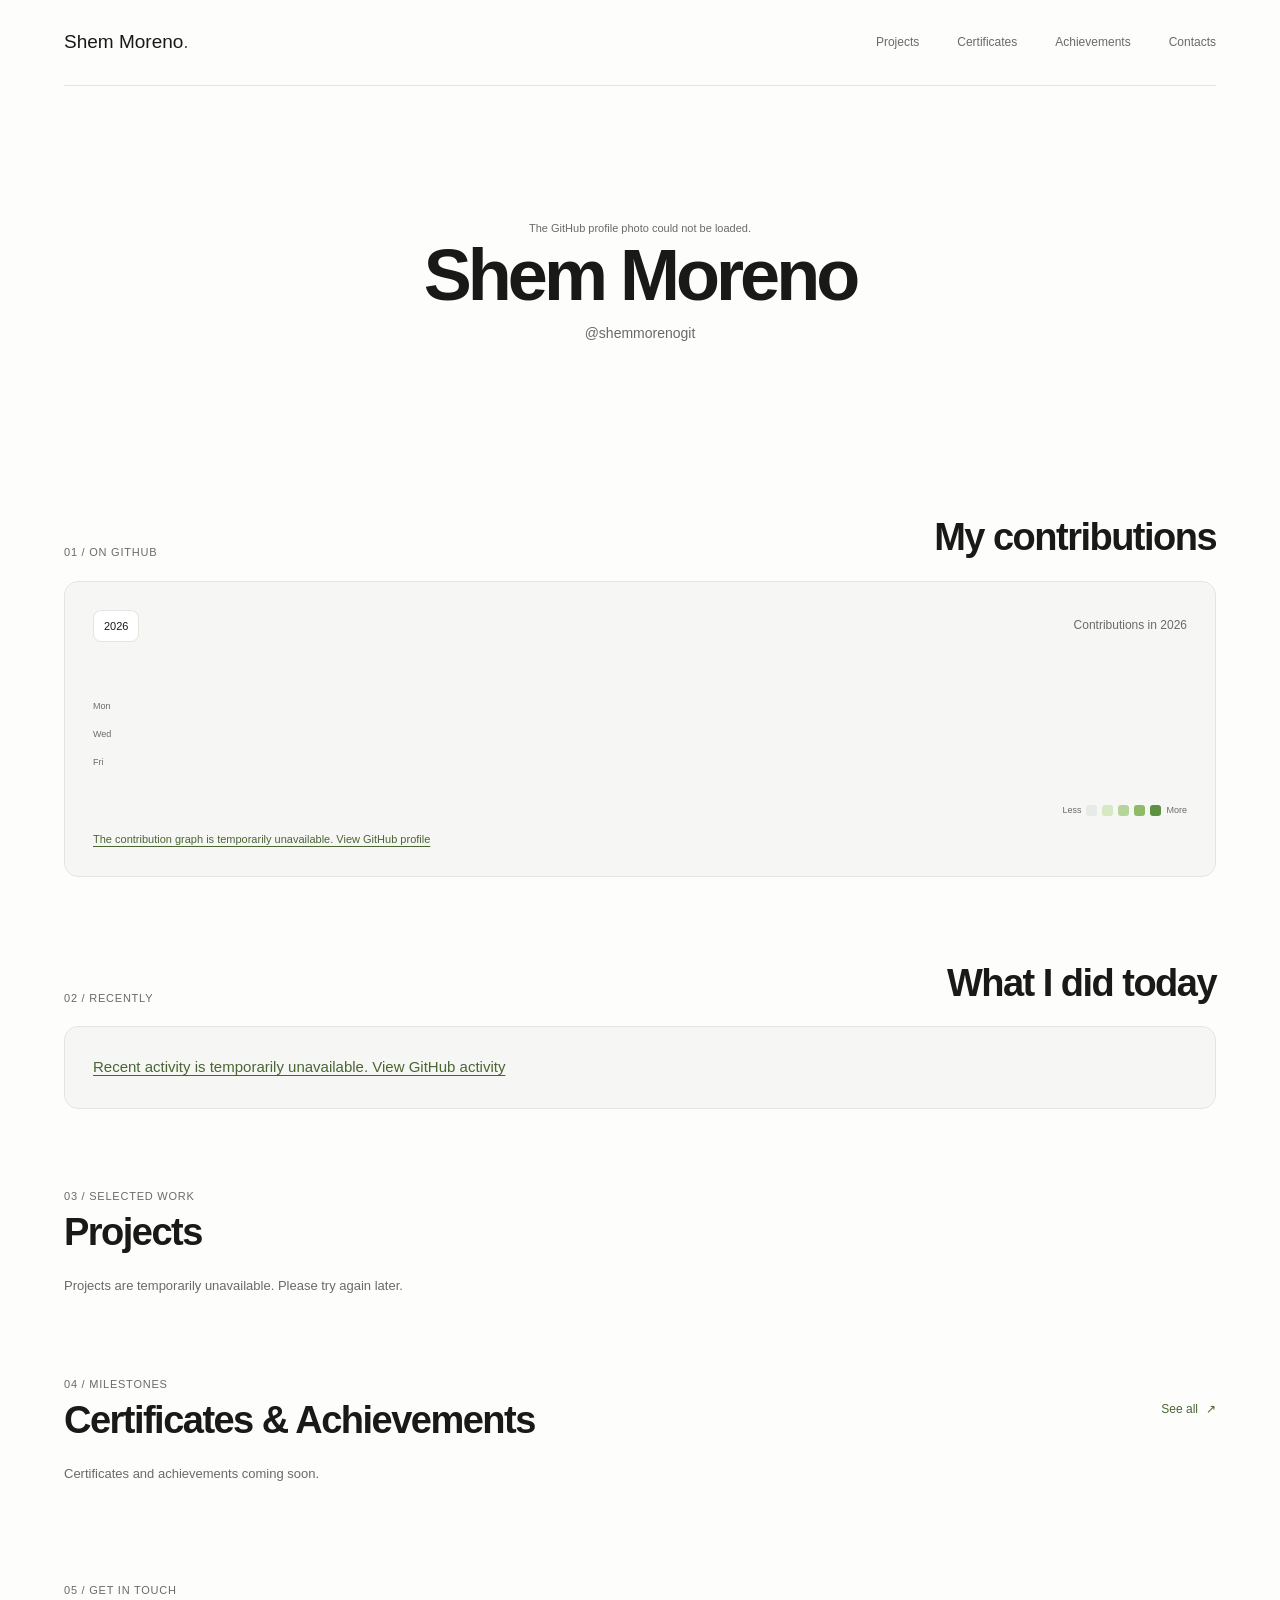
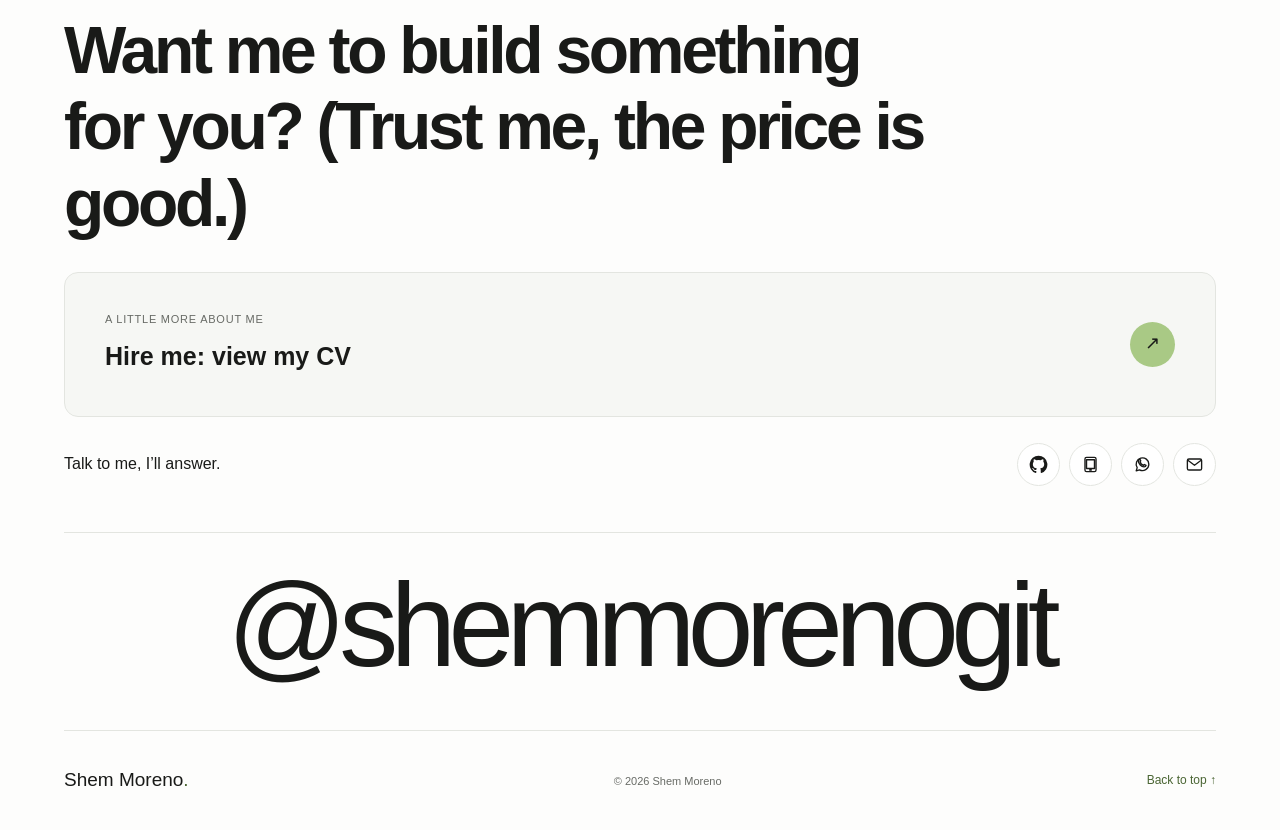
==== index.html @ 366ea31f "Publish portfolio site Co-authored-by: Copilot <223556219+Copilot@users.noreply.github.com>" ====
<!doctype html>
<html lang="en">
<head>
  <meta charset="utf-8">
  <meta name="viewport" content="width=device-width, initial-scale=1">
  <meta name="theme-color" content="#ffffff">
  <meta name="description" content="A personal portfolio with projects, certificates, achievements, and contact details.">
  <meta property="og:title" content="Home — Portfolio">
  <meta property="og:description" content="A personal portfolio with projects, certificates, achievements, and contact details.">
  <meta property="og:type" content="website">
  <title>Home — Portfolio</title>
  <link rel="icon" href="assets/icons/favicon.svg" type="image/svg+xml">
  <link rel="stylesheet" href="css/style.css">
</head>
<body>
  <a class="skip-link" href="#main">Skip to content</a>
  <div data-site-header></div>
  <main id="main">
    <section class="hero page-width" aria-labelledby="hero-name">
      <img class="profile-photo" alt="" width="180" height="180" fetchpriority="high">
      <h1 id="hero-name" data-config="name"></h1>
      <a class="handle-link" data-profile-link href="#" target="_blank" rel="noopener noreferrer" data-config="handle"></a>
    </section>

    <section class="section page-width" aria-labelledby="contributions-heading">
      <div class="section-title">
        <p class="eyebrow">01 / On GitHub</p>
        <h2 id="contributions-heading">My contributions</h2>
      </div>
      <div class="surface contribution-card">
        <div class="contribution-heading">
          <div class="year-picker" data-year-picker aria-label="Contribution graph year"></div>
          <p class="contribution-total" data-contribution-total aria-live="polite">Loading contributions…</p>
        </div>
        <div class="contribution-scroll" data-contribution-scroll>
          <div class="contribution-layout">
            <div class="weekday-labels" aria-hidden="true"><span></span><span>Mon</span><span></span><span>Wed</span><span></span><span>Fri</span><span></span></div>
            <div class="contribution-body">
              <div class="contribution-months" data-contribution-months aria-hidden="true"></div>
              <div class="contribution-grid" data-contribution-grid role="img" aria-label="GitHub contributions calendar"></div>
            </div>
          </div>
        </div>
        <div class="contribution-legend" aria-hidden="true"><span>Less</span><i data-level="0"></i><i data-level="1"></i><i data-level="2"></i><i data-level="3"></i><i data-level="4"></i><span>More</span></div>
        <p class="api-message" data-contribution-message></p>
      </div>
    </section>

    <section class="section page-width" aria-labelledby="activity-heading">
      <div class="section-title">
        <p class="eyebrow">02 / Recently</p>
        <h2 id="activity-heading">What I did today</h2>
      </div>
      <div class="surface activity-card" data-activity-feed aria-live="polite">
        <p class="loading-message">Loading recent activity…</p>
      </div>
    </section>

    <section class="section page-width" aria-labelledby="home-projects-heading">
      <div class="section-title section-title--link">
        <div><p class="eyebrow">03 / Selected work</p><h2 id="home-projects-heading">Projects</h2></div>
        <a class="text-link" data-view-projects href="projects.html">View more <span aria-hidden="true">↗</span></a>
      </div>
      <div class="project-grid project-grid--preview" data-home-projects>
        <p class="loading-message">Finding tagged projects…</p>
      </div>
    </section>

    <section class="section page-width" aria-labelledby="home-gallery-heading">
      <div class="section-title section-title--link">
        <div><p class="eyebrow">04 / Milestones</p><h2 id="home-gallery-heading">Certificates &amp; Achievements</h2></div>
        <a class="text-link" href="gallery.html">See all <span aria-hidden="true">↗</span></a>
      </div>
      <div class="gallery-marquee" data-home-gallery>
        <p class="empty-message">Certificates and achievements coming soon.</p>
      </div>
    </section>

    <section class="section contact-section page-width" id="contacts" aria-labelledby="contact-heading">
      <p class="eyebrow">05 / Get in touch</p>
      <h2 id="contact-heading" data-config="contactHeadline"></h2>
      <a class="cv-card" href="cv.html">
        <span><span class="eyebrow">A little more about me</span><strong>Hire me: view my CV</strong></span>
        <span class="round-arrow" aria-hidden="true">↗</span>
      </a>
      <div class="contact-details">
        <p>Talk to me, I’ll answer.</p>
        <div class="social-links" data-social-links>
          <a class="social-link" data-social="github" href="https://github.com/shemmorenogit" target="_blank" rel="noopener noreferrer" aria-label="GitHub">
            <svg viewBox="0 0 24 24" aria-hidden="true"><path d="M12 .9a11.2 11.2 0 0 0-3.54 21.82c.56.1.76-.24.76-.54v-2.1c-3.1.68-3.76-1.32-3.76-1.32-.5-1.28-1.24-1.62-1.24-1.62-1.02-.7.08-.69.08-.69 1.12.08 1.7 1.15 1.7 1.15 1 1.7 2.62 1.21 3.26.92.1-.73.39-1.22.71-1.5-2.48-.28-5.08-1.24-5.08-5.54 0-1.22.44-2.22 1.15-3-.12-.28-.5-1.42.11-2.96 0 0 .94-.3 3.08 1.15a10.7 10.7 0 0 1 5.61 0c2.14-1.45 3.08-1.15 3.08-1.15.61 1.54.23 2.68.11 2.96.72.78 1.15 1.78 1.15 3 0 4.31-2.61 5.25-5.1 5.53.4.35.76 1.03.76 2.08v3.08c0 .3.2.65.77.54A11.2 11.2 0 0 0 12 .9Z"/></svg>
          </a>
          <a class="social-link" data-social="instagram" href="#" aria-label="Instagram" hidden>
            <svg viewBox="0 0 24 24" aria-hidden="true"><rect x="3" y="3" width="18" height="18" rx="5"/><circle cx="12" cy="12" r="4"/><circle class="icon-dot" cx="17.5" cy="6.8" r="1"/></svg>
          </a>
          <a class="social-link" data-social="phone" href="#" aria-label="Phone" hidden>
            <svg viewBox="0 0 24 24" aria-hidden="true"><path d="M7 3h10a2 2 0 0 1 2 2v14a2 2 0 0 1-2 2H7a2 2 0 0 1-2-2V5a2 2 0 0 1 2-2Zm0 3v11h10V6H7Zm4 13h2"/></svg>
          </a>
          <a class="social-link" data-social="whatsapp" href="#" aria-label="WhatsApp" hidden>
            <svg viewBox="0 0 24 24" aria-hidden="true"><path d="M20 11.7a8 8 0 0 1-11.8 7L4 20l1.3-4A8 8 0 1 1 20 11.7Z"/><path d="M9 8.3c.4 2.1 2.3 4 4.5 4.7l1-1 2 1c-.2 1.3-1.3 2-2.5 2-3.6-.4-7-3.7-7.3-7.2.1-1.1.8-2.2 2.1-2.4l1 2-.8.9Z"/></svg>
          </a>
          <a class="social-link" data-social="email" href="#" aria-label="Email">
            <svg viewBox="0 0 24 24" aria-hidden="true"><rect x="3" y="5" width="18" height="14" rx="2"/><path d="m4 7 8 6 8-6"/></svg>
          </a>
          <div class="extra-social-links" data-extra-social-links></div>
        </div>
      </div>
      <p class="contact-handle" data-config="handle"></p>
    </section>

  </main>
  <div data-site-footer></div>
  <script src="js/config.js"></script>
  <script src="data/projects.js"></script>
  <script src="data/gallery.js"></script>
  <script src="js/layout.js"></script>
  <script src="js/github.js"></script>
  <script src="js/main.js"></script>
  <script src="js/home.js"></script>
</body>
</html>
---- css/style.css ----
:root {
  color-scheme: light;
  --paper: #fdfdfc;
  --ink: #191a18;
  --muted: #686b66;
  --line: #e3e5e0;
  --surface: #f6f7f4;
  --accent: #a9c985;
  --accent-dark: #4a6533;
  --round: 14px;
  --page-width: 1160px;
  --gutter: clamp(20px, 5vw, 72px);
  --font: "Arial Black", "Arial Bold", Arial, sans-serif;
}

* { box-sizing: border-box; }
html { scroll-behavior: smooth; scroll-padding-top: 90px; }
body {
  margin: 0;
  background: var(--paper);
  color: var(--ink);
  font-family: var(--font);
  font-size: 15px;
  line-height: 1.65;
  -webkit-font-smoothing: antialiased;
}
body.menu-is-open { overflow: hidden; }
button, a { color: inherit; font: inherit; }
a { text-decoration: none; }
button { cursor: pointer; }
img { display: block; max-width: 100%; }
[hidden] { display: none !important; }
::selection { color: var(--ink); background: var(--accent); }
a:focus-visible, button:focus-visible, [tabindex]:focus-visible {
  outline: 3px solid var(--accent-dark);
  outline-offset: 4px;
}
.page-width { width: min(var(--page-width), calc(100% - var(--gutter) * 2)); margin-inline: auto; }
.skip-link {
  position: fixed;
  z-index: 100;
  top: 10px;
  left: 10px;
  padding: 10px 16px;
  border-radius: 8px;
  background: var(--ink);
  color: white;
  transform: translateY(-150%);
}
.skip-link:focus { transform: translateY(0); }
.eyebrow {
  margin: 0;
  color: var(--muted);
  font-size: 11px;
  letter-spacing: .07em;
  line-height: 1.5;
  text-transform: uppercase;
}
.surface { border: 1px solid var(--line); border-radius: var(--round); background: var(--surface); }

body.has-js { animation: page-fade-in .45s ease both; }
.fade-up { opacity: 0; transform: translateY(14px); transition: opacity .55s ease, transform .55s ease; }
.fade-up.is-visible { opacity: 1; transform: translateY(0); }
@keyframes page-fade-in { from { opacity: 0; } to { opacity: 1; } }

.site-header {
  position: relative;
  z-index: 20;
  display: flex;
  min-height: 86px;
  align-items: center;
  justify-content: space-between;
  border-bottom: 1px solid var(--line);
}
.site-brand { display: inline-flex; align-items: baseline; font-size: 19px; line-height: 1.2; }
.site-brand span { color: var(--accent-dark); }
.site-nav { display: flex; align-items: center; gap: clamp(18px, 3vw, 38px); }
.site-nav a {
  position: relative;
  padding: 9px 0;
  color: var(--muted);
  font-size: 12px;
  transition: color .2s ease;
}
.site-nav a:hover, .site-nav a[aria-current="page"] { color: var(--ink); }
.site-nav a[aria-current="page"]::after, .site-nav a:not(.mobile-profile-link)::after {
  position: absolute;
  right: 0;
  bottom: 3px;
  left: 0;
  height: 2px;
  background: var(--accent);
  content: "";
  transform: scaleX(0);
  transform-origin: left;
  transition: transform .22s ease;
}
.site-nav a:hover::after, .site-nav a[aria-current="page"]::after { transform: scaleX(1); }
.site-nav .mobile-profile-link { display: none; }
.menu-toggle {
  display: none;
  align-items: center;
  gap: 12px;
  padding: 10px 0 10px 10px;
  border: 0;
  background: transparent;
  font-size: 12px;
}
.menu-toggle__icon { display: grid; width: 21px; gap: 5px; }
.menu-toggle__icon i { height: 2px; background: var(--ink); transition: transform .2s ease; }
.menu-toggle[aria-expanded="true"] .menu-toggle__icon i:first-child { transform: translateY(3.5px) rotate(45deg); }
.menu-toggle[aria-expanded="true"] .menu-toggle__icon i:last-child { transform: translateY(-3.5px) rotate(-45deg); }
.site-footer {
  display: flex;
  min-height: 100px;
  align-items: center;
  justify-content: space-between;
  gap: 18px;
  border-top: 1px solid var(--line);
}
.site-footer p { margin: 0; color: var(--muted); font-size: 11px; }

.hero {
  display: flex;
  min-height: 370px;
  flex-direction: column;
  align-items: center;
  justify-content: center;
  padding-block: 62px 52px;
  text-align: center;
}
.profile-photo {
  width: clamp(112px, 17vw, 174px);
  aspect-ratio: 1;
  margin-bottom: 22px;
  border: 5px solid var(--surface);
  border-radius: 50%;
  object-fit: cover;
  background: var(--surface);
}
.hero h1 {
  margin: 0;
  font-size: clamp(38px, 7vw, 72px);
  letter-spacing: -.055em;
  line-height: 1.08;
}
.handle-link { margin-top: 7px; color: var(--muted); font-size: 14px; }
.handle-link:hover { color: var(--accent-dark); }

.section { padding-block: 54px 25px; }
.section-title {
  display: flex;
  align-items: end;
  justify-content: space-between;
  gap: 20px;
  margin-bottom: 20px;
}
.section-title h2 {
  margin: 5px 0 0;
  font-size: clamp(25px, 4vw, 38px);
  letter-spacing: -.04em;
  line-height: 1.2;
}
.section-title--link { align-items: center; }
.text-link { display: inline-flex; align-items: center; gap: 8px; color: var(--accent-dark); font-size: 12px; }
.text-link:hover { text-decoration: underline; text-underline-offset: 4px; }
.contribution-card { padding: clamp(16px, 3vw, 28px); }
.contribution-heading { display: flex; align-items: center; justify-content: space-between; gap: 14px; margin-bottom: 20px; }
.contribution-total { margin: 0; color: var(--muted); font-size: 12px; }
.year-picker { display: flex; flex-wrap: wrap; gap: 5px; }
.year-button {
  padding: 6px 10px;
  border: 1px solid transparent;
  border-radius: 8px;
  background: transparent;
  color: var(--muted);
  font-size: 11px;
}
.year-button:hover, .year-button[aria-pressed="true"] { border-color: var(--line); background: white; color: var(--ink); }
.contribution-scroll { overflow-x: auto; padding: 4px 0 9px; }
.contribution-layout { display: flex; width: max-content; gap: 9px; }
.weekday-labels { display: grid; grid-template-rows: repeat(7, 11px); gap: 3px; padding-top: 21px; color: var(--muted); font-size: 9px; line-height: 11px; }
.contribution-body { min-width: max-content; }
.contribution-months, .contribution-grid { display: grid; grid-auto-flow: column; grid-auto-columns: 11px; gap: 3px; }
.contribution-months { min-height: 17px; align-items: start; color: var(--muted); font-size: 9px; }
.contribution-grid { grid-template-rows: repeat(7, 11px); }
.contribution-day, .contribution-legend i {
  width: 11px;
  height: 11px;
  border-radius: 3px;
  background: #e8eae6;
}
.contribution-day[data-level="1"], .contribution-legend i[data-level="1"] { background: #d7e8c5; }
.contribution-day[data-level="2"], .contribution-legend i[data-level="2"] { background: #b6d59a; }
.contribution-day[data-level="3"], .contribution-legend i[data-level="3"] { background: #8dbb67; }
.contribution-day[data-level="4"], .contribution-legend i[data-level="4"] { background: #5f9142; }
.contribution-legend { display: flex; align-items: center; justify-content: flex-end; gap: 5px; margin-top: 12px; color: var(--muted); font-size: 9px; }
.contribution-legend i { display: inline-block; }
.api-message { margin: 12px 0 0; color: var(--muted); font-size: 11px; }
.api-message a, .activity-card > a { color: var(--accent-dark); text-decoration: underline; text-underline-offset: 3px; }

.activity-card { padding: clamp(17px, 3vw, 28px); }
.activity-group + .activity-group { margin-top: 24px; padding-top: 20px; border-top: 1px solid var(--line); }
.activity-group h3 { margin: 0 0 12px; font-size: 14px; }
.activity-group ul { display: grid; gap: 11px; margin: 0; padding: 0; list-style: none; }
.activity-group li { display: flex; justify-content: space-between; gap: 16px; font-size: 12px; line-height: 1.5; }
.activity-group li time { flex: 0 0 auto; color: var(--muted); font-size: 10px; }
.activity-repository { color: var(--accent-dark); }
.activity-repository:hover { text-decoration: underline; }
.activity-more { margin-top: 20px; }
.empty-message, .loading-message { margin: 0; color: var(--muted); font-size: 13px; line-height: 1.7; }

.project-grid { display: grid; grid-template-columns: repeat(2, minmax(0, 1fr)); gap: 20px; }
.project-grid--preview { grid-template-columns: repeat(3, minmax(0, 1fr)); }
.project-card {
  min-width: 0;
  overflow: hidden;
  border: 1px solid var(--line);
  border-radius: var(--round);
  background: white;
  transition: box-shadow .22s ease, transform .22s ease;
}
.project-card:hover { box-shadow: 0 12px 28px rgba(30, 40, 20, .08); transform: translateY(-3px); }
.project-card__image-link { display: block; overflow: hidden; background: var(--surface); }
.project-card__image {
  display: grid;
  min-height: 190px;
  aspect-ratio: 1.55;
  place-items: center;
  overflow: hidden;
  background: var(--surface);
}
.project-card__image img { width: 100%; height: 100%; object-fit: cover; transition: transform .35s ease; }
.project-card:hover .project-card__image img { transform: scale(1.035); }
.project-card__initial { color: #aeb2aa; font-size: clamp(64px, 12vw, 140px); }
.project-card__info { display: flex; align-items: center; justify-content: space-between; gap: 12px; padding: 17px; }
.project-card__info h2 { overflow-wrap: anywhere; margin: 0; font-size: clamp(15px, 2vw, 20px); line-height: 1.3; }
.button {
  display: inline-flex;
  min-height: 44px;
  align-items: center;
  justify-content: center;
  padding: 10px 17px;
  border: 1px solid var(--line);
  border-radius: 999px;
  background: white;
  font-size: 11px;
  text-align: center;
  transition: border-color .2s ease, background .2s ease, transform .2s ease;
}
.button:hover { border-color: var(--accent); background: #f7fbf2; transform: translateY(-1px); }
.button--primary { border-color: var(--accent); background: var(--accent); color: #1b2515; }
.button--small { min-height: 38px; padding: 7px 12px; white-space: nowrap; }
.skeleton-card { min-height: 250px; overflow: hidden; border: 1px solid var(--line); border-radius: var(--round); background: linear-gradient(100deg, #f3f4f1 30%, #fafbf9 50%, #f3f4f1 70%); background-size: 220% 100%; animation: skeleton-shimmer 1.4s ease infinite; }
@keyframes skeleton-shimmer { to { background-position: -220% 0; } }

.gallery-marquee { overflow: hidden; }
.gallery-marquee__track { display: flex; width: max-content; }
.gallery-marquee__group { display: flex; flex: 0 0 auto; gap: 16px; padding-right: 16px; }
.gallery-marquee__track.is-moving { animation: gallery-scroll 42s linear infinite; }
.gallery-marquee:hover .gallery-marquee__track.is-moving, .gallery-marquee:focus-within .gallery-marquee__track.is-moving { animation-play-state: paused; }
@keyframes gallery-scroll { to { transform: translateX(-50%); } }
.gallery-card {
  display: flex;
  width: clamp(220px, 26vw, 300px);
  flex: 0 0 auto;
  flex-direction: column;
  gap: 8px;
  color: var(--ink);
}
.gallery-card__image {
  display: grid;
  width: 100%;
  aspect-ratio: 1.45;
  place-items: center;
  overflow: hidden;
  border: 1px solid var(--line);
  border-radius: var(--round);
  background: var(--surface);
}
.gallery-card__image img { width: 100%; height: 100%; object-fit: cover; }
.gallery-card__title { font-size: 13px; line-height: 1.45; }
.gallery-card__date { color: var(--muted); font-size: 10px; }

.contact-section { padding-top: 72px; }
.contact-section > h2 {
  max-width: 870px;
  margin: 13px 0 30px;
  font-size: clamp(30px, 6vw, 66px);
  letter-spacing: -.05em;
  line-height: 1.16;
}
.cv-card {
  display: flex;
  min-height: 145px;
  align-items: center;
  justify-content: space-between;
  gap: 20px;
  padding: 25px clamp(20px, 4vw, 40px);
  border: 1px solid var(--line);
  border-radius: var(--round);
  background: var(--surface);
  transition: border-color .2s ease, transform .2s ease;
}
.cv-card:hover { border-color: var(--accent); transform: translateY(-2px); }
.cv-card > span:first-child { display: grid; gap: 8px; }
.cv-card strong { font-size: clamp(18px, 3vw, 25px); }
.round-arrow {
  display: grid;
  width: 45px;
  aspect-ratio: 1;
  flex: 0 0 auto;
  place-items: center;
  border-radius: 50%;
  background: var(--accent);
  font-size: 18px;
}
.contact-details { display: flex; align-items: center; justify-content: space-between; gap: 20px; padding-block: 26px; }
.contact-details > p { margin: 0; font-size: 16px; }
.social-links { display: flex; flex-wrap: wrap; gap: 9px; }
.social-link {
  display: grid;
  width: 43px;
  aspect-ratio: 1;
  place-items: center;
  border: 1px solid var(--line);
  border-radius: 50%;
  background: white;
  transition: border-color .2s ease, background .2s ease, transform .2s ease;
}
.social-link:hover { border-color: var(--accent); background: #f7fbf2; transform: translateY(-2px); }
.social-link svg { width: 19px; height: 19px; fill: none; stroke: currentColor; stroke-linecap: round; stroke-linejoin: round; stroke-width: 1.7; }
.social-link[data-social="github"] svg { fill: currentColor; stroke: none; }
.social-link .icon-dot { fill: currentColor; stroke: none; }
.social-link--text { font-size: 10px; }
.extra-social-links { display: contents; }
.contact-handle {
  overflow-wrap: anywhere;
  margin: 20px 0 0;
  padding-block: 28px 15px;
  border-top: 1px solid var(--line);
  font-size: clamp(35px, 10vw, 118px);
  letter-spacing: -.065em;
  line-height: 1.1;
  text-align: center;
}

.page-main { min-height: 65vh; padding-top: clamp(38px, 7vw, 76px); padding-bottom: 80px; }
.page-heading { max-width: 800px; margin-bottom: 38px; }
.page-heading h1, .cv-page h1, .not-found h1 {
  margin: 9px 0 10px;
  font-size: clamp(40px, 8vw, 78px);
  letter-spacing: -.06em;
  line-height: 1.08;
}
.page-heading > p:last-child { max-width: 560px; margin: 0; color: var(--muted); font-size: 13px; }
.filter-tabs { display: flex; flex-wrap: wrap; gap: 8px; margin: 0 0 24px; }
.filter-tabs a { padding: 8px 14px; border: 1px solid var(--line); border-radius: 999px; color: var(--muted); font-size: 11px; }
.filter-tabs a[aria-current="page"], .filter-tabs a:hover { border-color: var(--accent); background: var(--accent); color: var(--ink); }
.gallery-grid { display: grid; grid-template-columns: repeat(3, minmax(0, 1fr)); gap: 24px 18px; }
.back-row { margin-bottom: 24px; }

.project-detail h1 { margin: 0 0 12px; font-size: clamp(38px, 7vw, 74px); letter-spacing: -.06em; line-height: 1.08; }
.project-detail__description { max-width: 700px; color: var(--muted); font-size: 14px; line-height: 1.8; }
.project-detail__image {
  display: grid;
  min-height: 230px;
  aspect-ratio: 1.9;
  place-items: center;
  overflow: hidden;
  margin: 25px 0;
  border: 1px solid var(--line);
  border-radius: var(--round);
  background: var(--surface);
}
.project-detail__image img { width: 100%; height: 100%; object-fit: cover; }
.project-detail__actions, .cv-actions { display: flex; flex-wrap: wrap; gap: 10px; margin-block: 20px; }
.project-detail__why, .insights-card, .share-card, .want-card { margin-top: 28px; padding: 22px; }
.project-detail__why h2, .insights-card h2, .share-card h2, .want-card h2 { margin: 0 0 11px; font-size: 19px; }
.project-detail__why p, .want-card p { margin: 0; color: var(--muted); font-size: 13px; }
.insights-grid { display: grid; grid-template-columns: repeat(4, minmax(0, 1fr)); gap: 15px; }
.insight { min-width: 0; padding: 14px; border-radius: 10px; background: white; }
.insight span { display: block; color: var(--muted); font-size: 10px; }
.insight strong { display: block; overflow-wrap: anywhere; margin-top: 5px; font-size: 14px; }
.languages-list { display: grid; gap: 11px; margin-top: 16px; }
.language-row { display: grid; grid-template-columns: 95px 1fr 48px; align-items: center; gap: 10px; font-size: 11px; }
.language-bar { height: 8px; overflow: hidden; border-radius: 9px; background: white; }
.language-bar span { display: block; width: var(--language-share); height: 100%; border-radius: inherit; background: var(--accent); }
.share-actions { display: flex; flex-wrap: wrap; gap: 8px; }
.share-status { min-height: 22px; margin: 8px 0 0; color: var(--accent-dark); font-size: 11px; }
.want-card { display: flex; align-items: center; justify-content: space-between; gap: 20px; }
.detail-error { padding-block: 70px; text-align: center; }
.detail-error h1 { font-size: clamp(30px, 6vw, 52px); }
.detail-error p { color: var(--muted); }

.gallery-item-detail { max-width: 900px; margin-inline: auto; }
.gallery-item-detail h1 { margin: 7px 0; font-size: clamp(32px, 6vw, 62px); line-height: 1.12; }
.gallery-item-detail__meta { display: flex; flex-wrap: wrap; gap: 14px; color: var(--muted); font-size: 12px; }
.gallery-item-detail__image { display: grid; min-height: 240px; place-items: center; overflow: hidden; margin: 23px 0; border: 1px solid var(--line); border-radius: var(--round); background: var(--surface); }
.gallery-item-detail__image img { width: 100%; max-height: 75vh; object-fit: contain; }
.gallery-item-detail__story { max-width: 740px; color: var(--muted); font-size: 14px; line-height: 1.9; white-space: pre-line; }

.cv-page { min-height: 100vh; padding-top: 30px; padding-bottom: 60px; }
.cv-page h1 { text-align: center; }
.cv-viewer { display: grid; min-height: min(75vh, 900px); place-items: center; overflow: hidden; padding: 16px; }
.cv-viewer iframe { width: 100%; height: 74vh; border: 0; }
.cv-viewer img { max-height: 72vh; object-fit: contain; }
.cv-actions { justify-content: center; }
.not-found { display: flex; min-height: 65vh; flex-direction: column; align-items: flex-start; justify-content: center; }
.not-found h1 { max-width: 700px; }

@media (max-width: 760px) {
  .site-header { min-height: 72px; }
  .menu-toggle { display: inline-flex; }
  .site-nav {
    position: absolute;
    top: 71px;
    right: calc(var(--gutter) * -1);
    left: calc(var(--gutter) * -1);
    display: none;
    align-items: stretch;
    flex-direction: column;
    gap: 0;
    padding: 10px var(--gutter) 18px;
    border-bottom: 1px solid var(--line);
    background: white;
  }
  .site-nav.is-open { display: flex; }
  .site-nav a { padding: 12px 0; }
  .site-nav .mobile-profile-link { display: block; color: var(--muted); }
  .site-nav a::after { display: none; }
  .site-footer { flex-wrap: wrap; padding-block: 22px; }
  .site-footer > * { flex: 1 1 40%; }
  .site-footer .text-link { justify-content: flex-end; }
  .hero { min-height: 320px; padding-block: 48px 38px; }
  .section { padding-top: 39px; }
  .project-grid, .project-grid--preview { grid-template-columns: 1fr; }
  .project-grid--preview .project-card:nth-child(n + 2) { display: none; }
  .project-card__image { min-height: 180px; }
  .gallery-grid { grid-template-columns: repeat(2, minmax(0, 1fr)); gap: 20px 12px; }
  .contact-details { align-items: flex-start; flex-direction: column; }
  .insights-grid { grid-template-columns: repeat(2, minmax(0, 1fr)); }
}
@media (max-width: 480px) {
  body { font-size: 14px; }
  .contribution-heading { align-items: flex-start; flex-direction: column; }
  .section-title { align-items: flex-start; }
  .section-title--link { align-items: center; }
  .section-title--link > .text-link { flex: 0 0 auto; }
  .activity-group li { flex-direction: column; gap: 3px; }
  .project-card__info { align-items: flex-start; flex-direction: column; }
  .gallery-grid { grid-template-columns: 1fr; }
  .gallery-card { width: min(78vw, 290px); }
  .contact-section > h2 { font-size: 31px; }
  .cv-card { min-height: 120px; }
  .site-footer > * { flex-basis: 100%; }
  .site-footer .text-link { justify-content: flex-start; }
  .language-row { grid-template-columns: 75px 1fr 38px; gap: 7px; }
  .want-card { align-items: flex-start; flex-direction: column; }
}

@media (prefers-reduced-motion: reduce) {
  *, *::before, *::after {
    scroll-behavior: auto !important;
    animation-duration: .01ms !important;
    animation-iteration-count: 1 !important;
    transition-duration: .01ms !important;
  }
  body.has-js { animation: none; }
  .fade-up { opacity: 1; transform: none; }
}
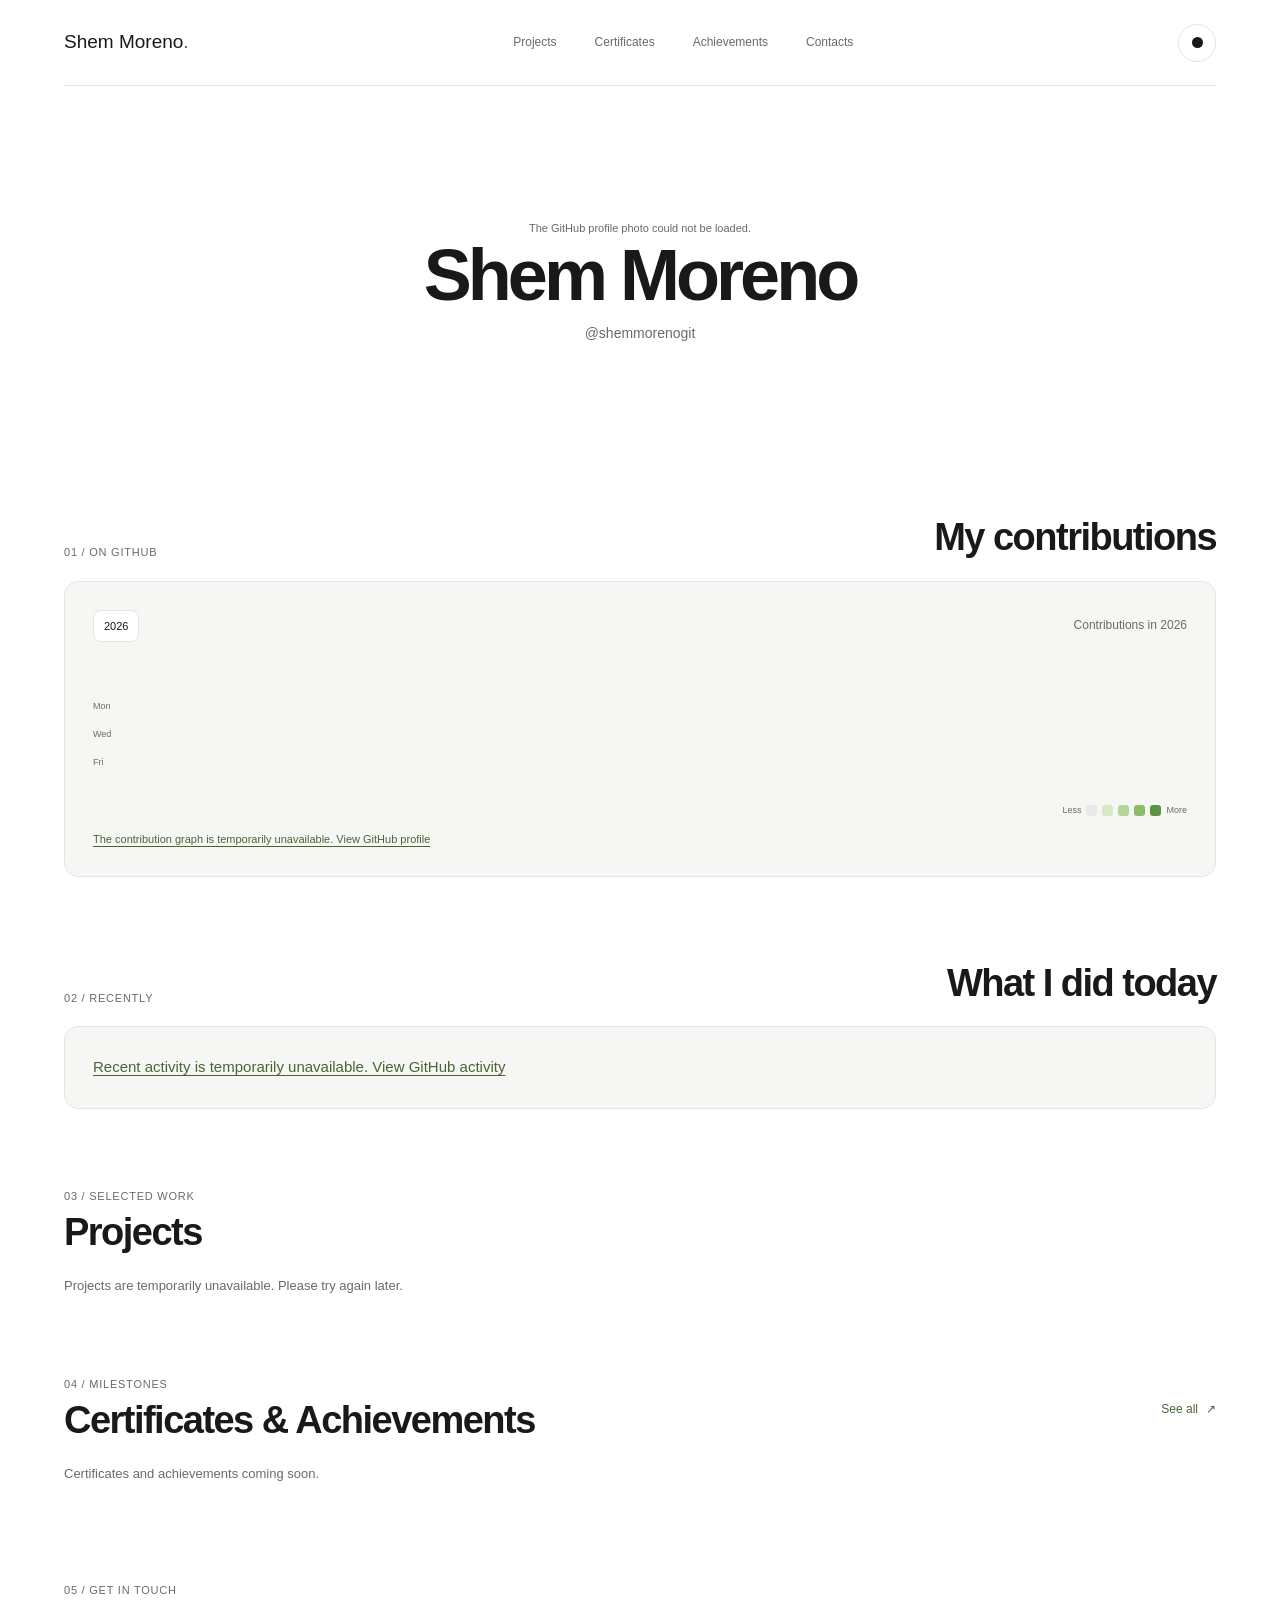
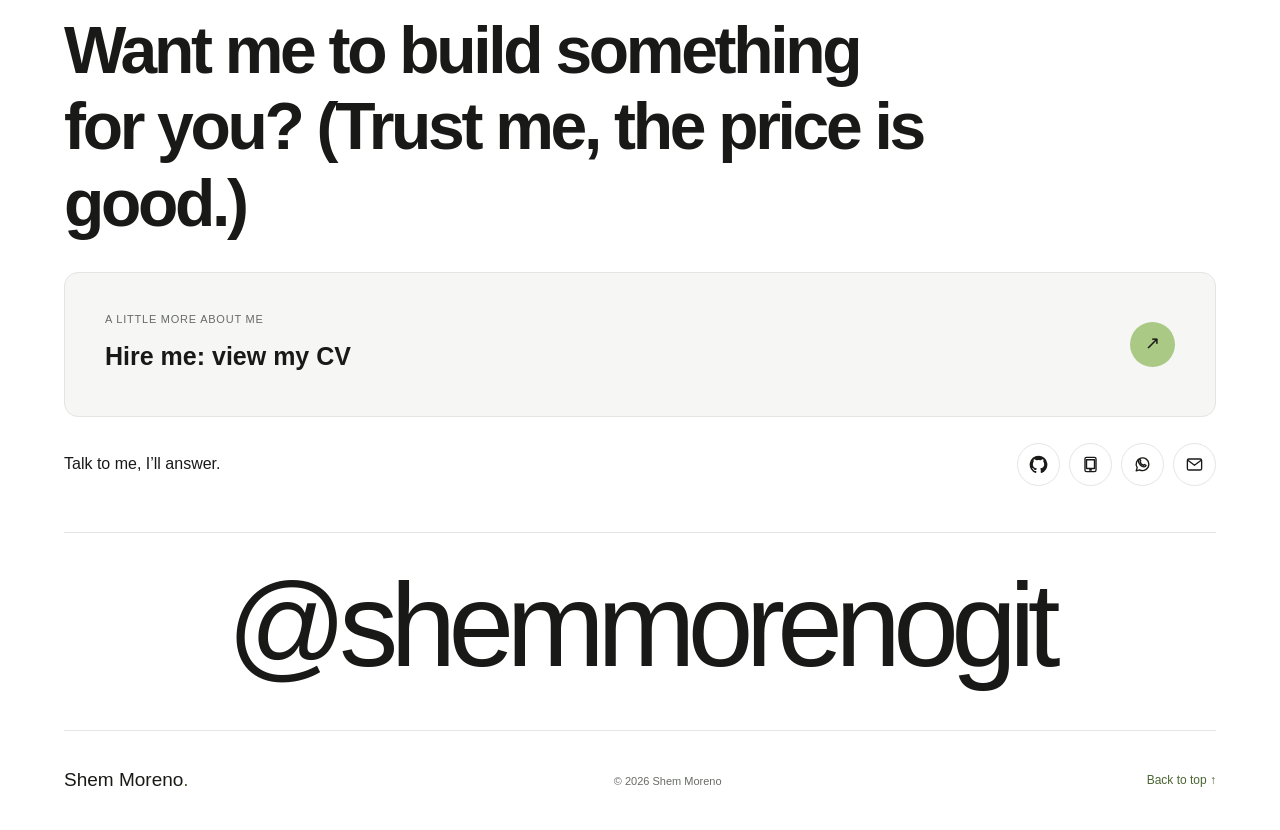
==== commit ab80a7f6: "Add animated light and dark themes Co-authored-by: Copilot <223556219+Copilot@users.noreply.github.c" ====
--- a/index.html
+++ b/index.html
@@ -10,6 +10,7 @@
   <meta property="og:type" content="website">
   <title>Home — Portfolio</title>
   <link rel="icon" href="assets/icons/favicon.svg" type="image/svg+xml">
+  <script src="js/theme.js"></script>
   <link rel="stylesheet" href="css/style.css">
 </head>
 <body>
--- a/css/style.css
+++ b/css/style.css
@@ -1,16 +1,48 @@
 :root {
   color-scheme: light;
-  --paper: #fdfdfc;
+  --paper: #ffffff;
   --ink: #191a18;
   --muted: #686b66;
   --line: #e3e5e0;
   --surface: #f6f7f4;
+  --surface-strong: #ffffff;
+  --surface-hover: #f7fbf2;
   --accent: #a9c985;
   --accent-dark: #4a6533;
+  --graph-empty: #e8eae6;
+  --graph-level-1: #d7e8c5;
+  --graph-level-2: #b6d59a;
+  --graph-level-3: #8dbb67;
+  --graph-level-4: #5f9142;
+  --skeleton-base: #f3f4f1;
+  --skeleton-highlight: #fafbf9;
+  --toggle-face: #ffffff;
+  --toggle-dot: #191a18;
   --round: 14px;
   --page-width: 1160px;
   --gutter: clamp(20px, 5vw, 72px);
   --font: "Arial Black", "Arial Bold", Arial, sans-serif;
+}
+
+:root[data-theme="dark"] {
+  color-scheme: dark;
+  --paper: #111210;
+  --ink: #f3f4f1;
+  --muted: #a5a9a0;
+  --line: #343731;
+  --surface: #1a1c19;
+  --surface-strong: #20231f;
+  --surface-hover: #293026;
+  --accent-dark: #bdd79f;
+  --graph-empty: #30332e;
+  --graph-level-1: #26351f;
+  --graph-level-2: #3b542e;
+  --graph-level-3: #5f813e;
+  --graph-level-4: #8dbb67;
+  --skeleton-base: #242722;
+  --skeleton-highlight: #2e322a;
+  --toggle-face: #171916;
+  --toggle-dot: #ffffff;
 }
 
 * { box-sizing: border-box; }
@@ -23,6 +55,7 @@
   font-size: 15px;
   line-height: 1.65;
   -webkit-font-smoothing: antialiased;
+  transition: background-color .3s ease, color .3s ease;
 }
 body.menu-is-open { overflow: hidden; }
 button, a { color: inherit; font: inherit; }
@@ -44,7 +77,7 @@
   padding: 10px 16px;
   border-radius: 8px;
   background: var(--ink);
-  color: white;
+  color: var(--paper);
   transform: translateY(-150%);
 }
 .skip-link:focus { transform: translateY(0); }
@@ -57,6 +90,9 @@
   text-transform: uppercase;
 }
 .surface { border: 1px solid var(--line); border-radius: var(--round); background: var(--surface); }
+.surface, .project-card, .button, .social-link, .cv-card {
+  transition: background-color .3s ease, color .3s ease, border-color .3s ease;
+}
 
 body.has-js { animation: page-fade-in .45s ease both; }
 .fade-up { opacity: 0; transform: translateY(14px); transition: opacity .55s ease, transform .55s ease; }
@@ -97,6 +133,33 @@
 }
 .site-nav a:hover::after, .site-nav a[aria-current="page"]::after { transform: scaleX(1); }
 .site-nav .mobile-profile-link { display: none; }
+.site-header__controls { display: flex; align-items: center; gap: 12px; }
+.theme-toggle {
+  display: grid;
+  width: 38px;
+  height: 38px;
+  flex: 0 0 auto;
+  place-items: center;
+  padding: 0;
+  border: 1px solid var(--line);
+  border-radius: 50%;
+  background: var(--toggle-face);
+  perspective: 400px;
+  transition: background-color .3s ease, border-color .3s ease, transform .2s ease;
+}
+.theme-toggle:hover { transform: scale(1.06); }
+.theme-toggle__dot {
+  width: 11px;
+  aspect-ratio: 1;
+  border-radius: 50%;
+  background: var(--toggle-dot);
+  transition: background-color .3s ease;
+}
+.theme-toggle.is-spinning { animation: theme-coin-flip .58s cubic-bezier(.25, .8, .25, 1); }
+@keyframes theme-coin-flip {
+  50% { transform: rotateY(90deg) scaleX(.08); }
+  100% { transform: rotateY(180deg) scaleX(1); }
+}
 .menu-toggle {
   display: none;
   align-items: center;
@@ -176,7 +239,7 @@
   color: var(--muted);
   font-size: 11px;
 }
-.year-button:hover, .year-button[aria-pressed="true"] { border-color: var(--line); background: white; color: var(--ink); }
+.year-button:hover, .year-button[aria-pressed="true"] { border-color: var(--line); background: var(--surface-strong); color: var(--ink); }
 .contribution-scroll { overflow-x: auto; padding: 4px 0 9px; }
 .contribution-layout { display: flex; width: max-content; gap: 9px; }
 .weekday-labels { display: grid; grid-template-rows: repeat(7, 11px); gap: 3px; padding-top: 21px; color: var(--muted); font-size: 9px; line-height: 11px; }
@@ -188,12 +251,12 @@
   width: 11px;
   height: 11px;
   border-radius: 3px;
-  background: #e8eae6;
-}
-.contribution-day[data-level="1"], .contribution-legend i[data-level="1"] { background: #d7e8c5; }
-.contribution-day[data-level="2"], .contribution-legend i[data-level="2"] { background: #b6d59a; }
-.contribution-day[data-level="3"], .contribution-legend i[data-level="3"] { background: #8dbb67; }
-.contribution-day[data-level="4"], .contribution-legend i[data-level="4"] { background: #5f9142; }
+  background: var(--graph-empty);
+}
+.contribution-day[data-level="1"], .contribution-legend i[data-level="1"] { background: var(--graph-level-1); }
+.contribution-day[data-level="2"], .contribution-legend i[data-level="2"] { background: var(--graph-level-2); }
+.contribution-day[data-level="3"], .contribution-legend i[data-level="3"] { background: var(--graph-level-3); }
+.contribution-day[data-level="4"], .contribution-legend i[data-level="4"] { background: var(--graph-level-4); }
 .contribution-legend { display: flex; align-items: center; justify-content: flex-end; gap: 5px; margin-top: 12px; color: var(--muted); font-size: 9px; }
 .contribution-legend i { display: inline-block; }
 .api-message { margin: 12px 0 0; color: var(--muted); font-size: 11px; }
@@ -217,7 +280,7 @@
   overflow: hidden;
   border: 1px solid var(--line);
   border-radius: var(--round);
-  background: white;
+  background: var(--surface-strong);
   transition: box-shadow .22s ease, transform .22s ease;
 }
 .project-card:hover { box-shadow: 0 12px 28px rgba(30, 40, 20, .08); transform: translateY(-3px); }
@@ -243,15 +306,15 @@
   padding: 10px 17px;
   border: 1px solid var(--line);
   border-radius: 999px;
-  background: white;
+  background: var(--surface-strong);
   font-size: 11px;
   text-align: center;
   transition: border-color .2s ease, background .2s ease, transform .2s ease;
 }
-.button:hover { border-color: var(--accent); background: #f7fbf2; transform: translateY(-1px); }
+.button:hover { border-color: var(--accent); background: var(--surface-hover); transform: translateY(-1px); }
 .button--primary { border-color: var(--accent); background: var(--accent); color: #1b2515; }
 .button--small { min-height: 38px; padding: 7px 12px; white-space: nowrap; }
-.skeleton-card { min-height: 250px; overflow: hidden; border: 1px solid var(--line); border-radius: var(--round); background: linear-gradient(100deg, #f3f4f1 30%, #fafbf9 50%, #f3f4f1 70%); background-size: 220% 100%; animation: skeleton-shimmer 1.4s ease infinite; }
+.skeleton-card { min-height: 250px; overflow: hidden; border: 1px solid var(--line); border-radius: var(--round); background: linear-gradient(100deg, var(--skeleton-base) 30%, var(--skeleton-highlight) 50%, var(--skeleton-base) 70%); background-size: 220% 100%; animation: skeleton-shimmer 1.4s ease infinite; }
 @keyframes skeleton-shimmer { to { background-position: -220% 0; } }
 
 .gallery-marquee { overflow: hidden; }
@@ -325,10 +388,10 @@
   place-items: center;
   border: 1px solid var(--line);
   border-radius: 50%;
-  background: white;
+  background: var(--surface-strong);
   transition: border-color .2s ease, background .2s ease, transform .2s ease;
 }
-.social-link:hover { border-color: var(--accent); background: #f7fbf2; transform: translateY(-2px); }
+.social-link:hover { border-color: var(--accent); background: var(--surface-hover); transform: translateY(-2px); }
 .social-link svg { width: 19px; height: 19px; fill: none; stroke: currentColor; stroke-linecap: round; stroke-linejoin: round; stroke-width: 1.7; }
 .social-link[data-social="github"] svg { fill: currentColor; stroke: none; }
 .social-link .icon-dot { fill: currentColor; stroke: none; }
@@ -379,12 +442,12 @@
 .project-detail__why h2, .insights-card h2, .share-card h2, .want-card h2 { margin: 0 0 11px; font-size: 19px; }
 .project-detail__why p, .want-card p { margin: 0; color: var(--muted); font-size: 13px; }
 .insights-grid { display: grid; grid-template-columns: repeat(4, minmax(0, 1fr)); gap: 15px; }
-.insight { min-width: 0; padding: 14px; border-radius: 10px; background: white; }
+.insight { min-width: 0; padding: 14px; border-radius: 10px; background: var(--surface-strong); }
 .insight span { display: block; color: var(--muted); font-size: 10px; }
 .insight strong { display: block; overflow-wrap: anywhere; margin-top: 5px; font-size: 14px; }
 .languages-list { display: grid; gap: 11px; margin-top: 16px; }
 .language-row { display: grid; grid-template-columns: 95px 1fr 48px; align-items: center; gap: 10px; font-size: 11px; }
-.language-bar { height: 8px; overflow: hidden; border-radius: 9px; background: white; }
+.language-bar { height: 8px; overflow: hidden; border-radius: 9px; background: var(--surface-strong); }
 .language-bar span { display: block; width: var(--language-share); height: 100%; border-radius: inherit; background: var(--accent); }
 .share-actions { display: flex; flex-wrap: wrap; gap: 8px; }
 .share-status { min-height: 22px; margin: 8px 0 0; color: var(--accent-dark); font-size: 11px; }
@@ -423,7 +486,7 @@
     gap: 0;
     padding: 10px var(--gutter) 18px;
     border-bottom: 1px solid var(--line);
-    background: white;
+    background: var(--paper);
   }
   .site-nav.is-open { display: flex; }
   .site-nav a { padding: 12px 0; }
@@ -468,4 +531,5 @@
   }
   body.has-js { animation: none; }
   .fade-up { opacity: 1; transform: none; }
-}
+  .theme-toggle.is-spinning { animation: none; }
+}
